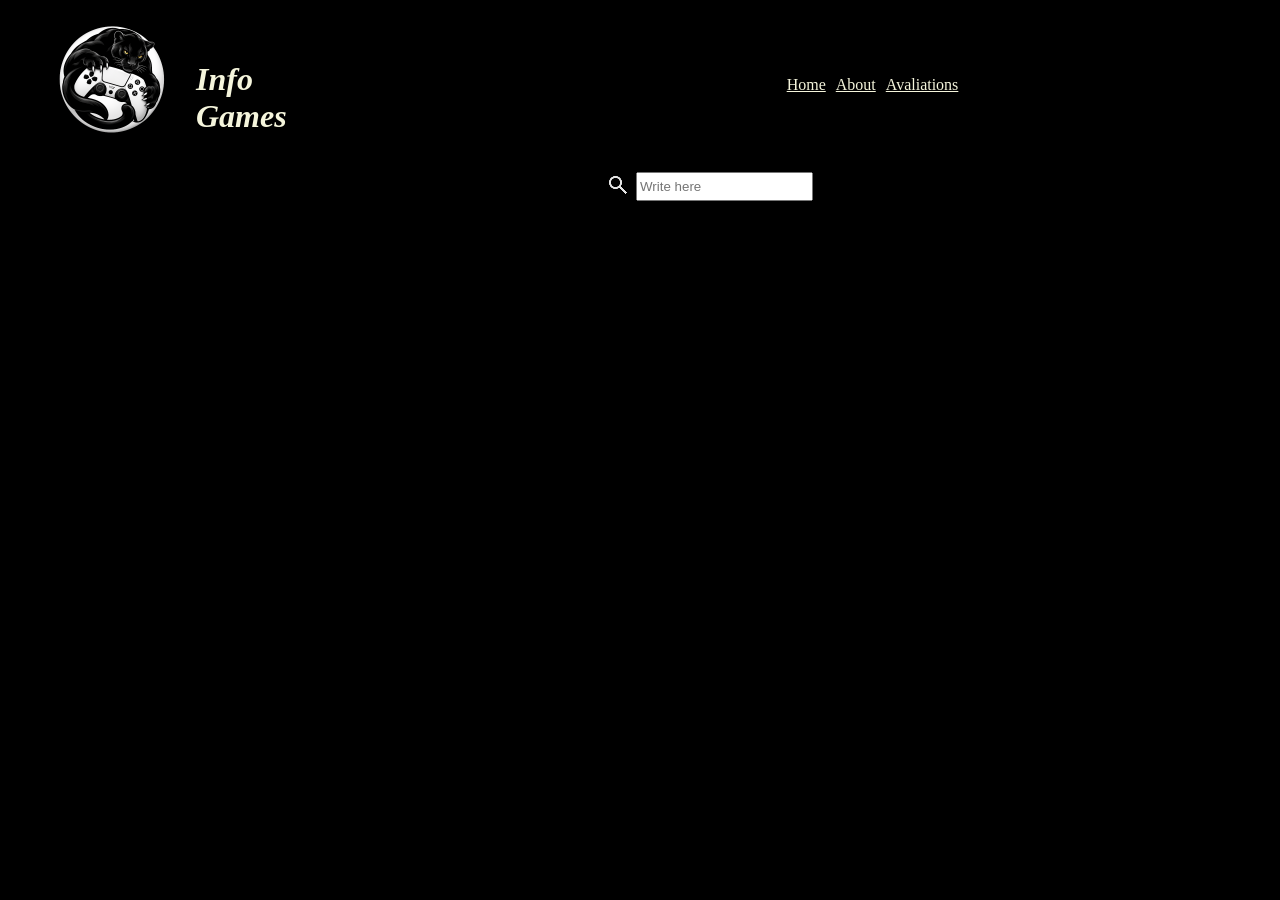
==== InfoGames/HTML/avaliation.html @ a3abe753 "Add files via upload more things" ====
<!DOCTYPE html>
<html lang="en">
<head>
    <meta charset="UTF-8">
    <meta name="viewport" content="width=device-width, initial-scale=1.0">
    <title>Games</title>
    <meta name="author" content="MatheusSantos">
    <meta name="description" content="A site about video games">
    <link rel="stylesheet" href="style.css">
</head>
<body>
    <ul class="navbar">
        <li><img src="res/image.png" alt="" class="logo"></li>
        <li><h1 style="color: beige;" class="title"><i>Info Games</i></h1></li>
        <a href="index.html" class="pages button1">Home</a>
        <a href="about.html" class="pages button2">About</a>
        <a href="avaliation.html" class="pages button3">Avaliations</a>
        <a href="singup.html" class="pages button4">Sing Up</a>
        <a href="login.html" class="pages button5">login</a>
    </ul>
    <ul class="navbar">
        <ul class="navbar1">
            <button class="pages1 button6">
                <img src="res/search_24dp_E3E3E3_FILL0_wght400_GRAD0_opsz24.png" alt="">
            </button>
            <input type="text" placeholder="Write here">
        </ul>
    </ul>
</body>
</html>
---- InfoGames/HTML/style.css ----
body {
    background-color: black;
}
.navbar {
    list-style: none;
    display: flex;  
}
.navbar1 {
    list-style: none;
    display: flex;  
    margin-left: 500px;
}
.logo {
    width: 128px;
    height: 128px;
}
.title {
    margin-top: 45px;
    margin-left: 20px;
}
.pages {
    margin-top: 60px;
    margin-left: 10px;
    background-color: black;
    border: none;
    color: beige;
}
.pages1 {
    background-color: black;
    border: 1px aqua;
    color: beige;
}
.pages:hover {
    cursor: pointer;
    border: 1px rgb(52, 105, 218);
    border-radius: 10px;
    box-shadow: 0 0 20px rgb(52, 105, 218);
    color: rgb(14, 230, 230);
}
.pages1:hover {
    cursor: pointer;
    border: 1px aqua;
    border-radius: 10px;
    box-shadow: 0 0 20px aqua;
    color: rgb(14, 230, 230);
}
.button1 {
    margin-left: 500px;
    height: 24px;
}
.button2 {
    height: 24px;
}
.button3 {
    height: 24px;
}
.button4 {
    margin-left: 700px;
    height: 24px;
}
.button5 {
    height: 24px;
}
.button6 {
    background-color: black;
    border: none;
    border-radius: 20px;
}
.imgw {
    width: 600px;
}
.img {
    width: 700px;
    margin-left: 200px;
}
.img1 {
    width: 700px;
    margin-right: 200px;
}
.text {
    margin-left: 100px;
    margin-right: 300px;
    margin-top: 50px;
}
.text1 {
    margin-right: 100px;
    margin-left: 300px;
    margin-top: 50px;
}
.row {
    display: flex;
    list-style: none;
}
.singup {
    margin: 815px;
    margin-top: 150px;
    height: 400px;
    border: 1px solid aqua;
    box-shadow: 0 0 20px rgb(52, 105, 218);
    border-radius: 20px;
}
.login {
    margin: 815px;
    margin-top: 150px;
    height: 250px;
    border: 1px solid aqua;
    box-shadow: 0 0 20px rgb(52, 105, 218);
    border-radius: 20px;
}
.space {
    margin: 35px;
}
.button_singup {
    border-radius: 15px;
    border: 1px solid aqua;
    box-shadow: 0 0 20px rgb(52, 105, 218);
    margin: 55px;
    margin-left: 50px;
    margin-top: -15px;
    color: beige;
    background-color: black;
}
.button6 {
    color: beige;
    margin-left: 12px;
}
.name {
    margin-left: 750px;
    margin-top: 60px;
    color: beige;
}
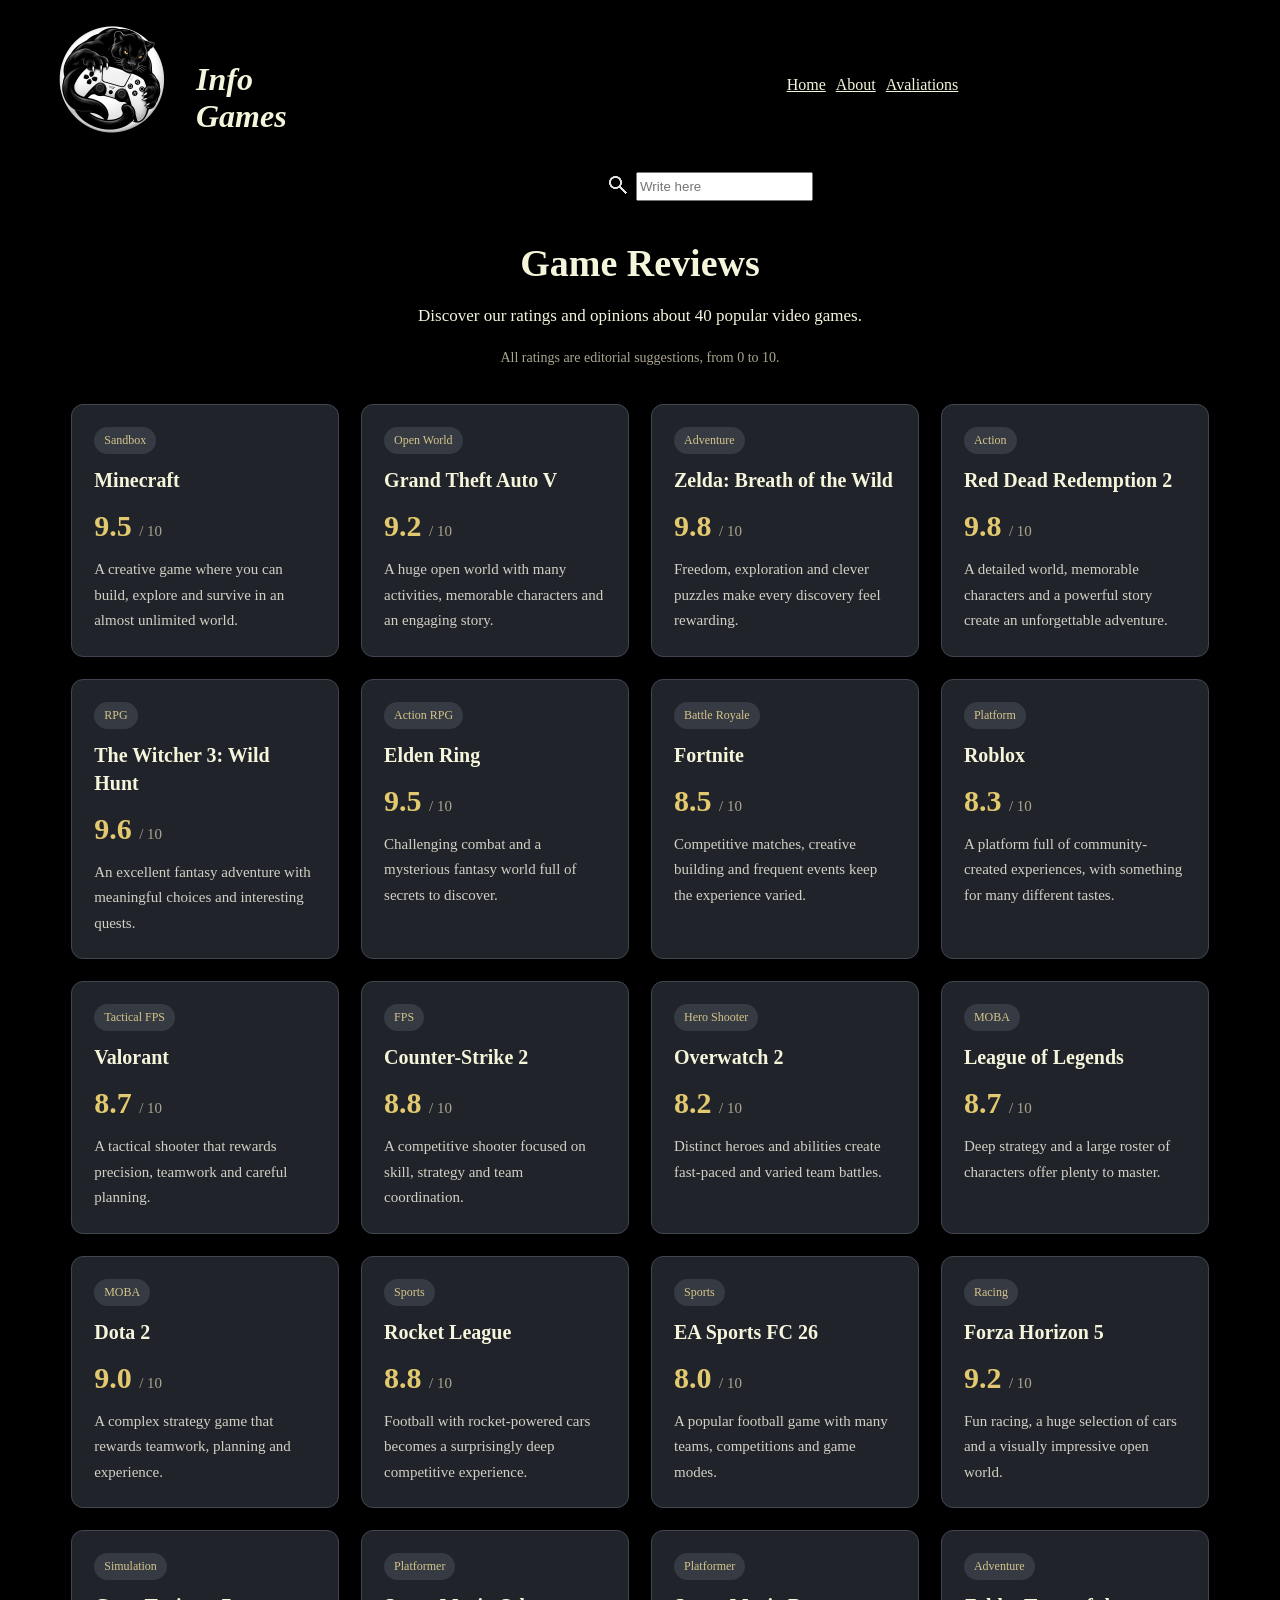
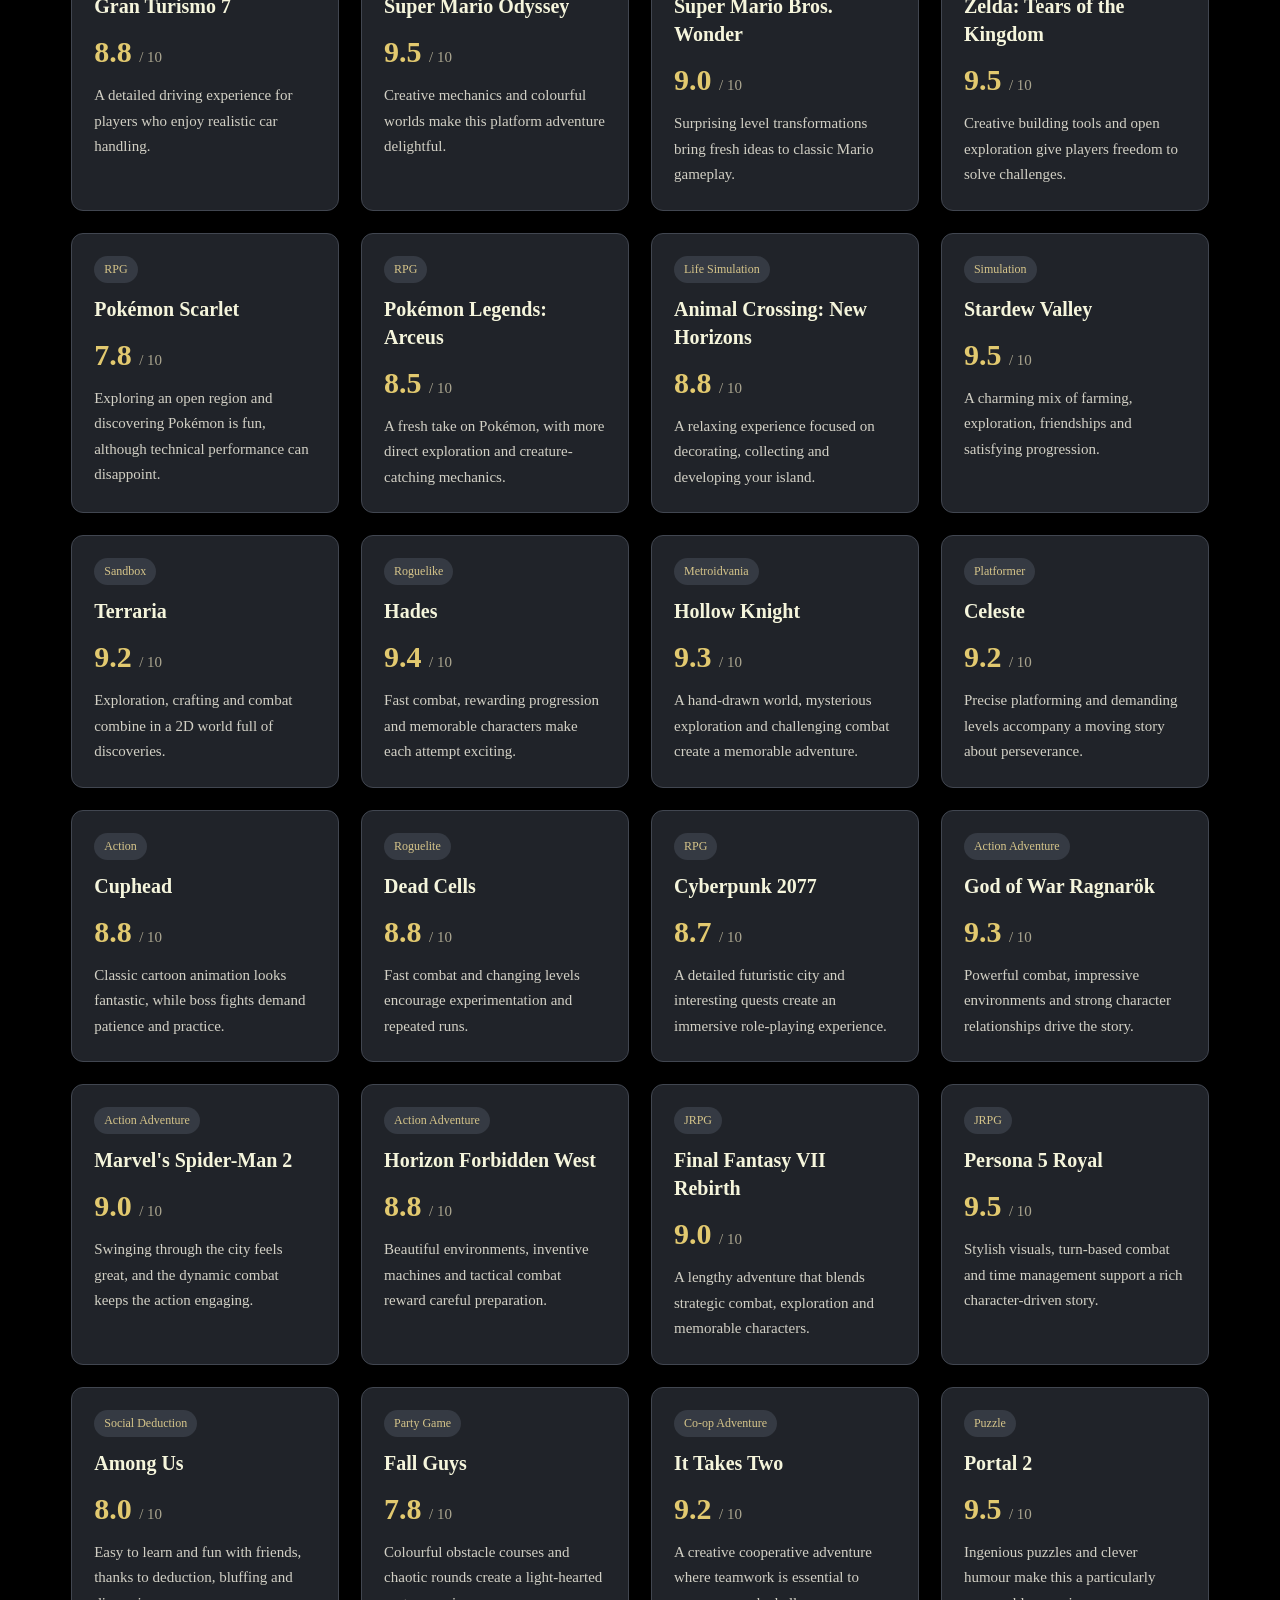
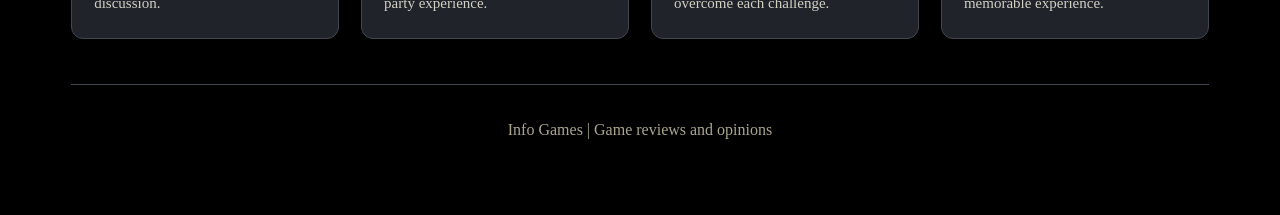
==== commit af7e7ce9: "a a" ====
--- a/InfoGames/HTML/avaliation.html
+++ b/InfoGames/HTML/avaliation.html
@@ -26,5 +26,302 @@
             <input type="text" placeholder="Write here">
         </ul>
     </ul>
+    <main class="reviews-container">
+
+        <header class="reviews-header">
+            <h2>Game Reviews</h2>
+            <p>Discover our ratings and opinions about 40 popular video games.</p>
+            <p class="reviews-note">All ratings are editorial suggestions, from 0 to 10.</p>
+        </header>
+
+        <section class="reviews-grid">
+
+            <article class="review-card">
+                <span class="review-genre">Sandbox</span>
+                <h3>Minecraft</h3>
+                <div class="review-rating">9.5 <span>/ 10</span></div>
+                <p>A creative game where you can build, explore and survive in an almost unlimited world.</p>
+            </article>
+
+            <article class="review-card">
+                <span class="review-genre">Open World</span>
+                <h3>Grand Theft Auto V</h3>
+                <div class="review-rating">9.2 <span>/ 10</span></div>
+                <p>A huge open world with many activities, memorable characters and an engaging story.</p>
+            </article>
+
+            <article class="review-card">
+                <span class="review-genre">Adventure</span>
+                <h3>Zelda: Breath of the Wild</h3>
+                <div class="review-rating">9.8 <span>/ 10</span></div>
+                <p>Freedom, exploration and clever puzzles make every discovery feel rewarding.</p>
+            </article>
+
+            <article class="review-card">
+                <span class="review-genre">Action</span>
+                <h3>Red Dead Redemption 2</h3>
+                <div class="review-rating">9.8 <span>/ 10</span></div>
+                <p>A detailed world, memorable characters and a powerful story create an unforgettable adventure.</p>
+            </article>
+
+            <article class="review-card">
+                <span class="review-genre">RPG</span>
+                <h3>The Witcher 3: Wild Hunt</h3>
+                <div class="review-rating">9.6 <span>/ 10</span></div>
+                <p>An excellent fantasy adventure with meaningful choices and interesting quests.</p>
+            </article>
+
+            <article class="review-card">
+                <span class="review-genre">Action RPG</span>
+                <h3>Elden Ring</h3>
+                <div class="review-rating">9.5 <span>/ 10</span></div>
+                <p>Challenging combat and a mysterious fantasy world full of secrets to discover.</p>
+            </article>
+
+            <article class="review-card">
+                <span class="review-genre">Battle Royale</span>
+                <h3>Fortnite</h3>
+                <div class="review-rating">8.5 <span>/ 10</span></div>
+                <p>Competitive matches, creative building and frequent events keep the experience varied.</p>
+            </article>
+
+            <article class="review-card">
+                <span class="review-genre">Platform</span>
+                <h3>Roblox</h3>
+                <div class="review-rating">8.3 <span>/ 10</span></div>
+                <p>A platform full of community-created experiences, with something for many different tastes.</p>
+            </article>
+
+            <article class="review-card">
+                <span class="review-genre">Tactical FPS</span>
+                <h3>Valorant</h3>
+                <div class="review-rating">8.7 <span>/ 10</span></div>
+                <p>A tactical shooter that rewards precision, teamwork and careful planning.</p>
+            </article>
+
+            <article class="review-card">
+                <span class="review-genre">FPS</span>
+                <h3>Counter-Strike 2</h3>
+                <div class="review-rating">8.8 <span>/ 10</span></div>
+                <p>A competitive shooter focused on skill, strategy and team coordination.</p>
+            </article>
+
+            <article class="review-card">
+                <span class="review-genre">Hero Shooter</span>
+                <h3>Overwatch 2</h3>
+                <div class="review-rating">8.2 <span>/ 10</span></div>
+                <p>Distinct heroes and abilities create fast-paced and varied team battles.</p>
+            </article>
+
+            <article class="review-card">
+                <span class="review-genre">MOBA</span>
+                <h3>League of Legends</h3>
+                <div class="review-rating">8.7 <span>/ 10</span></div>
+                <p>Deep strategy and a large roster of characters offer plenty to master.</p>
+            </article>
+
+            <article class="review-card">
+                <span class="review-genre">MOBA</span>
+                <h3>Dota 2</h3>
+                <div class="review-rating">9.0 <span>/ 10</span></div>
+                <p>A complex strategy game that rewards teamwork, planning and experience.</p>
+            </article>
+
+            <article class="review-card">
+                <span class="review-genre">Sports</span>
+                <h3>Rocket League</h3>
+                <div class="review-rating">8.8 <span>/ 10</span></div>
+                <p>Football with rocket-powered cars becomes a surprisingly deep competitive experience.</p>
+            </article>
+
+            <article class="review-card">
+                <span class="review-genre">Sports</span>
+                <h3>EA Sports FC 26</h3>
+                <div class="review-rating">8.0 <span>/ 10</span></div>
+                <p>A popular football game with many teams, competitions and game modes.</p>
+            </article>
+
+            <article class="review-card">
+                <span class="review-genre">Racing</span>
+                <h3>Forza Horizon 5</h3>
+                <div class="review-rating">9.2 <span>/ 10</span></div>
+                <p>Fun racing, a huge selection of cars and a visually impressive open world.</p>
+            </article>
+
+            <article class="review-card">
+                <span class="review-genre">Simulation</span>
+                <h3>Gran Turismo 7</h3>
+                <div class="review-rating">8.8 <span>/ 10</span></div>
+                <p>A detailed driving experience for players who enjoy realistic car handling.</p>
+            </article>
+
+            <article class="review-card">
+                <span class="review-genre">Platformer</span>
+                <h3>Super Mario Odyssey</h3>
+                <div class="review-rating">9.5 <span>/ 10</span></div>
+                <p>Creative mechanics and colourful worlds make this platform adventure delightful.</p>
+            </article>
+
+            <article class="review-card">
+                <span class="review-genre">Platformer</span>
+                <h3>Super Mario Bros. Wonder</h3>
+                <div class="review-rating">9.0 <span>/ 10</span></div>
+                <p>Surprising level transformations bring fresh ideas to classic Mario gameplay.</p>
+            </article>
+
+            <article class="review-card">
+                <span class="review-genre">Adventure</span>
+                <h3>Zelda: Tears of the Kingdom</h3>
+                <div class="review-rating">9.5 <span>/ 10</span></div>
+                <p>Creative building tools and open exploration give players freedom to solve challenges.</p>
+            </article>
+
+            <article class="review-card">
+                <span class="review-genre">RPG</span>
+                <h3>Pokémon Scarlet</h3>
+                <div class="review-rating">7.8 <span>/ 10</span></div>
+                <p>Exploring an open region and discovering Pokémon is fun, although technical performance can disappoint.</p>
+            </article>
+
+            <article class="review-card">
+                <span class="review-genre">RPG</span>
+                <h3>Pokémon Legends: Arceus</h3>
+                <div class="review-rating">8.5 <span>/ 10</span></div>
+                <p>A fresh take on Pokémon, with more direct exploration and creature-catching mechanics.</p>
+            </article>
+
+            <article class="review-card">
+                <span class="review-genre">Life Simulation</span>
+                <h3>Animal Crossing: New Horizons</h3>
+                <div class="review-rating">8.8 <span>/ 10</span></div>
+                <p>A relaxing experience focused on decorating, collecting and developing your island.</p>
+            </article>
+
+            <article class="review-card">
+                <span class="review-genre">Simulation</span>
+                <h3>Stardew Valley</h3>
+                <div class="review-rating">9.5 <span>/ 10</span></div>
+                <p>A charming mix of farming, exploration, friendships and satisfying progression.</p>
+            </article>
+
+            <article class="review-card">
+                <span class="review-genre">Sandbox</span>
+                <h3>Terraria</h3>
+                <div class="review-rating">9.2 <span>/ 10</span></div>
+                <p>Exploration, crafting and combat combine in a 2D world full of discoveries.</p>
+            </article>
+
+            <article class="review-card">
+                <span class="review-genre">Roguelike</span>
+                <h3>Hades</h3>
+                <div class="review-rating">9.4 <span>/ 10</span></div>
+                <p>Fast combat, rewarding progression and memorable characters make each attempt exciting.</p>
+            </article>
+
+            <article class="review-card">
+                <span class="review-genre">Metroidvania</span>
+                <h3>Hollow Knight</h3>
+                <div class="review-rating">9.3 <span>/ 10</span></div>
+                <p>A hand-drawn world, mysterious exploration and challenging combat create a memorable adventure.</p>
+            </article>
+
+            <article class="review-card">
+                <span class="review-genre">Platformer</span>
+                <h3>Celeste</h3>
+                <div class="review-rating">9.2 <span>/ 10</span></div>
+                <p>Precise platforming and demanding levels accompany a moving story about perseverance.</p>
+            </article>
+
+            <article class="review-card">
+                <span class="review-genre">Action</span>
+                <h3>Cuphead</h3>
+                <div class="review-rating">8.8 <span>/ 10</span></div>
+                <p>Classic cartoon animation looks fantastic, while boss fights demand patience and practice.</p>
+            </article>
+
+            <article class="review-card">
+                <span class="review-genre">Roguelite</span>
+                <h3>Dead Cells</h3>
+                <div class="review-rating">8.8 <span>/ 10</span></div>
+                <p>Fast combat and changing levels encourage experimentation and repeated runs.</p>
+            </article>
+
+            <article class="review-card">
+                <span class="review-genre">RPG</span>
+                <h3>Cyberpunk 2077</h3>
+                <div class="review-rating">8.7 <span>/ 10</span></div>
+                <p>A detailed futuristic city and interesting quests create an immersive role-playing experience.</p>
+            </article>
+
+            <article class="review-card">
+                <span class="review-genre">Action Adventure</span>
+                <h3>God of War Ragnarök</h3>
+                <div class="review-rating">9.3 <span>/ 10</span></div>
+                <p>Powerful combat, impressive environments and strong character relationships drive the story.</p>
+            </article>
+
+            <article class="review-card">
+                <span class="review-genre">Action Adventure</span>
+                <h3>Marvel's Spider-Man 2</h3>
+                <div class="review-rating">9.0 <span>/ 10</span></div>
+                <p>Swinging through the city feels great, and the dynamic combat keeps the action engaging.</p>
+            </article>
+
+            <article class="review-card">
+                <span class="review-genre">Action Adventure</span>
+                <h3>Horizon Forbidden West</h3>
+                <div class="review-rating">8.8 <span>/ 10</span></div>
+                <p>Beautiful environments, inventive machines and tactical combat reward careful preparation.</p>
+            </article>
+
+            <article class="review-card">
+                <span class="review-genre">JRPG</span>
+                <h3>Final Fantasy VII Rebirth</h3>
+                <div class="review-rating">9.0 <span>/ 10</span></div>
+                <p>A lengthy adventure that blends strategic combat, exploration and memorable characters.</p>
+            </article>
+
+            <article class="review-card">
+                <span class="review-genre">JRPG</span>
+                <h3>Persona 5 Royal</h3>
+                <div class="review-rating">9.5 <span>/ 10</span></div>
+                <p>Stylish visuals, turn-based combat and time management support a rich character-driven story.</p>
+            </article>
+
+            <article class="review-card">
+                <span class="review-genre">Social Deduction</span>
+                <h3>Among Us</h3>
+                <div class="review-rating">8.0 <span>/ 10</span></div>
+                <p>Easy to learn and fun with friends, thanks to deduction, bluffing and discussion.</p>
+            </article>
+
+            <article class="review-card">
+                <span class="review-genre">Party Game</span>
+                <h3>Fall Guys</h3>
+                <div class="review-rating">7.8 <span>/ 10</span></div>
+                <p>Colourful obstacle courses and chaotic rounds create a light-hearted party experience.</p>
+            </article>
+
+            <article class="review-card">
+                <span class="review-genre">Co-op Adventure</span>
+                <h3>It Takes Two</h3>
+                <div class="review-rating">9.2 <span>/ 10</span></div>
+                <p>A creative cooperative adventure where teamwork is essential to overcome each challenge.</p>
+            </article>
+
+            <article class="review-card">
+                <span class="review-genre">Puzzle</span>
+                <h3>Portal 2</h3>
+                <div class="review-rating">9.5 <span>/ 10</span></div>
+                <p>Ingenious puzzles and clever humour make this a particularly memorable experience.</p>
+            </article>
+
+        </section>
+
+        <footer class="reviews-footer">
+            <p>Info Games | Game reviews and opinions</p>
+        </footer>
+
+    </main>
 </body>
 </html>
--- a/InfoGames/HTML/style.css
+++ b/InfoGames/HTML/style.css
@@ -128,4 +128,90 @@
     margin-left: 750px;
     margin-top: 60px;
     color: beige;
+}
+.reviews-container {
+    max-width: 1400px;
+    width: 90%;
+    margin: 40px auto;
+}
+
+.reviews-header {
+    text-align: center;
+    color: beige;
+    margin-bottom: 35px;
+}
+
+.reviews-header h2 {
+    font-size: 38px;
+    margin-bottom: 12px;
+}
+
+.reviews-header p {
+    font-size: 17px;
+    line-height: 1.6;
+}
+
+.reviews-header .reviews-note {
+    color: #aaa58f;
+    font-size: 14px;
+}
+.reviews-grid {
+    display: grid;
+    grid-template-columns: repeat(4, minmax(0, 1fr));
+    gap: 22px;
+}
+.review-card {
+    background-color: #202329;
+    color: beige;
+    border: 1px solid #414650;
+    border-radius: 12px;
+    padding: 22px;
+    min-width: 0;
+    box-sizing: border-box;
+    transition: transform 0.2s ease,
+                border-color 0.2s ease,
+                box-shadow 0.2s ease;
+}
+.review-card:hover {
+    transform: translateY(-5px);
+    border-color: #d6c58a;
+    box-shadow: 0 8px 20px rgba(0, 0, 0, 0.25);
+}
+.review-genre {
+    display: inline-block;
+    background-color: #353a43;
+    color: #d6c58a;
+    padding: 6px 10px;
+    border-radius: 20px;
+    font-size: 12px;
+    margin-bottom: 12px;
+}
+.review-card h3 {
+    font-size: 20px;
+    margin: 0 0 15px;
+    line-height: 1.4;
+}
+.review-rating {
+    font-size: 30px;
+    font-weight: bold;
+    color: #e2c96f;
+    margin-bottom: 14px;
+}
+.review-rating span {
+    font-size: 15px;
+    color: #aaa58f;
+    font-weight: normal;
+}
+.review-card p {
+    color: #d2d0c5;
+    font-size: 15px;
+    line-height: 1.7;
+    margin: 0;
+}
+.reviews-footer {
+    text-align: center;
+    color: #aaa58f;
+    border-top: 1px solid #414650;
+    margin-top: 45px;
+    padding: 20px 0;
 }
